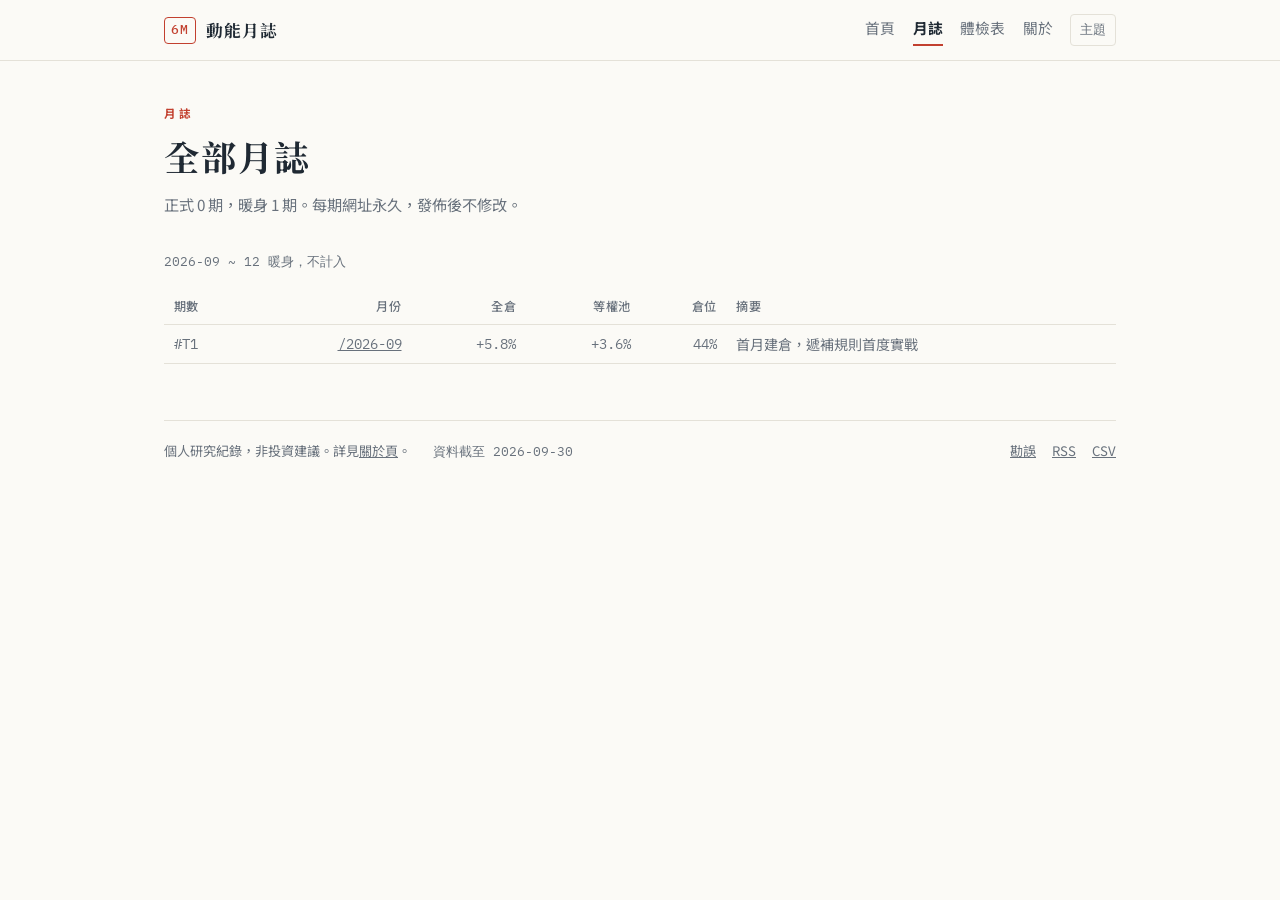
==== site/journal/index.html @ 2221e941 "網站骨架:產製器+五頁+RSS,首期 #T1 真實資料 Co-Authored-By: Claude Fable 5 <noreply@anthropic.com>" ====
<!doctype html>
<html lang="zh-Hant">
<head>
<meta charset="utf-8">
<meta name="viewport" content="width=device-width,initial-scale=1">
<title>全部月誌|6M 動能月誌</title>

<link rel="icon" href="data:image/svg+xml,%3Csvg xmlns='http://www.w3.org/2000/svg' viewBox='0 0 32 32'%3E%3Crect width='32' height='32' rx='5' fill='%23C2402F'/%3E%3Ctext x='16' y='22' font-size='14' font-family='monospace' fill='%23FBFAF6' text-anchor='middle' font-weight='bold'%3E6M%3C/text%3E%3C/svg%3E">
<link rel="stylesheet" href="https://fonts.googleapis.com/css2?family=Noto+Serif+TC:wght@600;700&family=Noto+Sans+TC:wght@400;500;700&family=IBM+Plex+Mono:wght@500&display=swap">
<link rel="stylesheet" href="../assets/site.css">
<link rel="alternate" type="application/rss+xml" title="6M 動能月誌" href="../feed.xml">
<script>
(function(){
  var k='6m-theme';
  try{var t=localStorage.getItem(k); if(t) document.documentElement.setAttribute('data-theme',t);}catch(e){}
  window.toggleTheme=function(){
    var el=document.documentElement;
    var cur=el.getAttribute('data-theme')||
      (matchMedia('(prefers-color-scheme: dark)').matches?'dark':'light');
    var nxt=cur==='dark'?'light':'dark';
    el.setAttribute('data-theme',nxt);
    try{localStorage.setItem(k,nxt);}catch(e){}
  };
})();
</script>
</head>
<body>
<nav class="nav"><div class="nav-in">
  <a class="brand" href="../index.html"><span class="seal">6M</span>動能月誌</a>
  <div class="nav-links"><a href="../index.html" class="">首頁</a><a href="../journal/index.html" class="on">月誌</a><a href="../factsheet.html" class="">體檢表</a><a href="../about.html" class="">關於</a>
  <button class="theme-btn" onclick="toggleTheme()">主題</button></div>
</div></nav>
<div class="wrap">
<div class="kicker">月誌</div>
<h1>全部月誌</h1><p class="sub">正式 0 期，暖身 1 期。每期網址永久，發佈後不修改。</p><p class="caption mono" style="margin-top:2rem">2026-09 ~ 12 暖身，不計入</p><div class="tbl"><table><tr><th>期數</th><th>月份</th><th>全倉</th><th>等權池</th><th>倉位</th><th style="text-align:left">摘要</th></tr><tr class=dim><td class="mono">#T1</td><td><a class="mono" href="2026-09.html">/2026-09</a></td><td class="pos">+5.8%</td><td class="pos">+3.6%</td><td>44%</td><td class="zh" style="text-align:left">首月建倉，遞補規則首度實戰</td></tr></table></div>
<div class="foot">
  <span>個人研究紀錄，非投資建議。詳見<a href="../about.html">關於頁</a>。</span>
  <span class="mono">資料截至 2026-09-30</span>
  <div class="links"><a href="../about.html#errata">勘誤</a>
  <a href="../feed.xml">RSS</a><a href="../6m_monthly.csv">CSV</a></div>
</div></div>
</body></html>
---- site/assets/site.css ----
/* 6M 動能月誌 — 全站樣式。token 源自體檢表,版型照 Claude Design 定稿 */
:root{
  --paper:#FBFAF6; --ink:#1F2933; --muted:#68717C; --hair:#E4E1D8;
  --up:#C2402F; --dn:#1E7A5F; --seal:#C2402F; --tile:#F2F0E9; --chip:#EBE8DF;
  --s-strat:#C2402F; --s-tr:#2565A8; --s-ew:#9C7326;
  --tip-bg:#FFFFFF; --tip-bd:#D8D4C8;
  --up-1:#EAC8C0; --up-2:#D98A77; --up-3:#C2402F;
  --dn-1:#C4DCD2; --dn-2:#6FA892; --dn-3:#1E7A5F;
  color-scheme:light;
}
@media (prefers-color-scheme: dark){
  :root:not([data-theme="light"]){
    --paper:#171B21; --ink:#E7E4DC; --muted:#98A0AA; --hair:#2E333B;
    --up:#E0684F; --dn:#3FA98B; --seal:#E0684F; --tile:#1F242C; --chip:#242A33;
    --s-strat:#E0684F; --s-tr:#4E9BD8; --s-ew:#B8862B;
    --tip-bg:#1F242C; --tip-bd:#3A414C;
    --up-1:#4A2A24; --up-2:#9A4A39; --up-3:#E0684F;
    --dn-1:#1F3A31; --dn-2:#2E7A62; --dn-3:#3FA98B;
    color-scheme:dark;
  }
}
:root[data-theme="dark"]{
  --paper:#171B21; --ink:#E7E4DC; --muted:#98A0AA; --hair:#2E333B;
  --up:#E0684F; --dn:#3FA98B; --seal:#E0684F; --tile:#1F242C; --chip:#242A33;
  --s-strat:#E0684F; --s-tr:#4E9BD8; --s-ew:#B8862B;
  --tip-bg:#1F242C; --tip-bd:#3A414C;
  --up-1:#4A2A24; --up-2:#9A4A39; --up-3:#E0684F;
  --dn-1:#1F3A31; --dn-2:#2E7A62; --dn-3:#3FA98B;
  color-scheme:dark;
}
*{box-sizing:border-box}
html{-webkit-text-size-adjust:100%}
body{margin:0;background:var(--paper);color:var(--ink);
  font-family:"Noto Sans TC",-apple-system,"PingFang TC",sans-serif;
  font-size:16px;line-height:1.85;-webkit-font-smoothing:antialiased}
.wrap{max-width:62rem;margin:0 auto;padding:0 1.25rem 4rem}
a{color:inherit}
.mono{font-family:"IBM Plex Mono",monospace;font-variant-numeric:tabular-nums}

/* 導覽 */
.nav{border-bottom:1px solid var(--hair)}
.nav-in{max-width:62rem;margin:0 auto;padding:.9rem 1.25rem;
  display:flex;align-items:center;gap:1rem;flex-wrap:wrap}
.brand{display:flex;align-items:center;gap:.6rem;font-weight:700;
  font-family:"Noto Serif TC",serif;font-size:1.05rem;text-decoration:none;letter-spacing:.05em}
.brand .seal{font-family:"IBM Plex Mono",monospace;font-size:.8rem;color:var(--seal);
  border:1.5px solid var(--seal);border-radius:4px;padding:.05rem .4rem;font-weight:500}
.nav-links{margin-left:auto;display:flex;gap:1.1rem;font-size:.92rem}
.nav-links a{text-decoration:none;color:var(--muted);padding-bottom:.15rem}
.nav-links a.on{color:var(--ink);font-weight:700;border-bottom:2px solid var(--seal)}
.theme-btn{font-size:.8rem;color:var(--muted);background:none;
  border:1px solid var(--hair);border-radius:4px;padding:.15rem .55rem;cursor:pointer}

/* 標題區 */
.kicker{font-size:.72rem;letter-spacing:.28em;color:var(--seal);font-weight:700;margin:2.6rem 0 .4rem}
h1{font-family:"Noto Serif TC",serif;font-size:2.2rem;font-weight:700;
  margin:0;letter-spacing:.05em;text-wrap:balance;line-height:1.4}
.sub{color:var(--muted);font-size:.95rem;margin:.6rem 0 0;text-wrap:balance}
.eyebrow{display:flex;align-items:baseline;gap:.6rem;margin:3rem 0 1rem;
  padding-top:1.2rem;border-top:1px solid var(--ink);font-size:.8rem;letter-spacing:.18em}
.eyebrow .no{font-family:"IBM Plex Mono",monospace;color:var(--seal);font-weight:500}
.eyebrow .t{color:var(--ink);font-weight:700}
.eyebrow .aside{margin-left:auto;color:var(--muted);letter-spacing:.06em;
  font-family:"IBM Plex Mono",monospace;font-size:.78rem}

/* 數字磚 */
.tiles{display:grid;grid-template-columns:repeat(auto-fit,minmax(180px,1fr));gap:12px;margin:1.2rem 0}
.tile{background:var(--tile);border-radius:8px;padding:.9rem 1.1rem}
.tile .l{font-size:.8rem;color:var(--muted)}
.tile .n{font-family:"IBM Plex Mono",monospace;font-size:1.9rem;font-weight:500;
  line-height:1.4;font-variant-numeric:tabular-nums}
.tile .n small{font-size:1.1rem}
.pos{color:var(--up)} .neg{color:var(--dn)}

/* 十年牆 */
.wall{margin:1.2rem 0;overflow-x:auto}
.wall-grid{display:grid;grid-template-columns:3.2rem repeat(12,minmax(26px,1fr));
  gap:4px;min-width:560px;align-items:center}
.wall-grid .ylab,.wall-grid .mlab{font-family:"IBM Plex Mono",monospace;
  font-size:.72rem;color:var(--muted);text-align:center}
.wall-grid .ylab{text-align:left}
.cell{aspect-ratio:1;border:1px solid var(--hair);border-radius:3px;background:transparent}
.cell.f{border-color:transparent;cursor:pointer}
.cell.sel{outline:2px solid var(--ink);outline-offset:1px}
.warm{display:flex;align-items:center;gap:6px;margin:0 0 .8rem;min-width:560px}
.warm .wl{font-size:.74rem;color:var(--muted);width:3.2rem;line-height:1.4}
.warm .cell{width:28px;flex:none;border-style:dashed;opacity:.8}
.warm .note{font-size:.78rem;color:var(--muted);margin-left:.5rem;
  font-family:"IBM Plex Mono",monospace}
.wall-foot{display:flex;gap:1.2rem;align-items:baseline;flex-wrap:wrap;
  border-top:1px solid var(--hair);padding-top:.7rem;font-size:.9rem}
.wall-foot .mono{font-size:.86rem}
.wall-foot .read{margin-left:auto;font-size:.9rem}
.legend-line{display:flex;gap:1rem;flex-wrap:wrap;font-size:.78rem;color:var(--muted);margin-top:.6rem}
.sw{display:inline-block;width:.7em;height:.7em;border-radius:2px;margin-right:.35em;
  vertical-align:baseline;transform:translateY(1px)}

/* 圖表 */
.legend{display:flex;gap:1.1rem;flex-wrap:wrap;font-size:.82rem;color:var(--muted);margin-bottom:.3rem}
.legend b{color:var(--ink);font-weight:500}
.chart-wrap{position:relative}
.chart-wrap svg{display:block;width:100%;height:auto}
.axis text{font-family:"IBM Plex Mono",monospace;font-size:10.5px;fill:var(--muted)}
.grid line{stroke:var(--hair);stroke-width:1}
.series path{fill:none;stroke-width:2;stroke-linejoin:round;stroke-linecap:round}
.endlab{font-family:"IBM Plex Mono",monospace;font-size:11px;font-weight:500}
.tip{position:absolute;pointer-events:none;background:var(--tip-bg);border:1px solid var(--tip-bd);
  border-radius:6px;padding:.45rem .65rem;font-size:.78rem;line-height:1.55;opacity:0;
  font-variant-numeric:tabular-nums;box-shadow:0 2px 8px rgba(0,0,0,.08);white-space:nowrap;z-index:2}
.caption{font-size:.82rem;color:var(--muted);margin-top:.4rem}

/* 煞車儀表 */
.brake-head{display:flex;align-items:baseline;gap:1.2rem;flex-wrap:wrap}
.brake-label{font-size:.9rem;color:var(--muted)}
.brake-val{font-family:"IBM Plex Mono",monospace;font-size:2.2rem;font-weight:500}
.brake-dist{font-size:.88rem;color:var(--muted);font-family:"IBM Plex Mono",monospace}
.brake-bar{position:relative;height:14px;background:var(--chip);border-radius:3px;margin:1rem 0 .3rem}
.brake-danger{position:absolute;left:0;top:0;bottom:0;border-radius:3px 0 0 3px;
  background:repeating-linear-gradient(135deg,transparent,transparent 4px,
    color-mix(in srgb, var(--dn) 45%, transparent) 4px,
    color-mix(in srgb, var(--dn) 45%, transparent) 6px)}
.brake-stop{position:absolute;top:-5px;bottom:-5px;width:2px;background:var(--ink)}
.brake-now{position:absolute;top:-5px;bottom:-5px;width:4px;border-radius:2px}
.brake-zero{position:absolute;top:2px;bottom:2px;width:1px;background:var(--muted);opacity:.6}
.brake-scale{display:flex;justify-content:space-between;font-family:"IBM Plex Mono",monospace;
  font-size:.74rem;color:var(--muted)}
.note{border-left:3px solid var(--seal);background:var(--tile);
  padding:.7rem 1rem;margin:1.1rem 0;font-size:.95rem}

/* 表格 */
table{border-collapse:collapse;width:100%;font-size:.9rem;line-height:1.6;font-variant-numeric:tabular-nums}
.tbl{overflow-x:auto;margin:1rem 0}
th{font-size:.76rem;letter-spacing:.05em;color:var(--muted);font-weight:500;text-align:right;
   padding:.45rem .6rem;border-bottom:1px solid var(--hair);white-space:nowrap}
td{padding:.5rem .6rem;text-align:right;border-bottom:1px solid var(--hair);white-space:nowrap;
   font-family:"IBM Plex Mono",monospace;font-size:.86rem}
th:first-child,td:first-child{text-align:left}
td.zh{font-family:"Noto Sans TC",sans-serif;font-size:.88rem}
tr.dim td{color:var(--muted)}
tr.dim td .pos,tr.dim td .neg{opacity:.65}

/* 頁尾 */
.foot{margin-top:3.5rem;border-top:1px solid var(--hair);
  padding:1.1rem 0;font-size:.82rem;color:var(--muted);
  display:flex;gap:1.4rem;flex-wrap:wrap;align-items:baseline}
.foot .links{margin-left:auto;display:flex;gap:1rem}
.foot a{color:var(--muted)}

@media (max-width:640px){
  h1{font-size:1.7rem}
  .nav-links{gap:.8rem;font-size:.88rem}
  .tile .n{font-size:1.6rem}
}
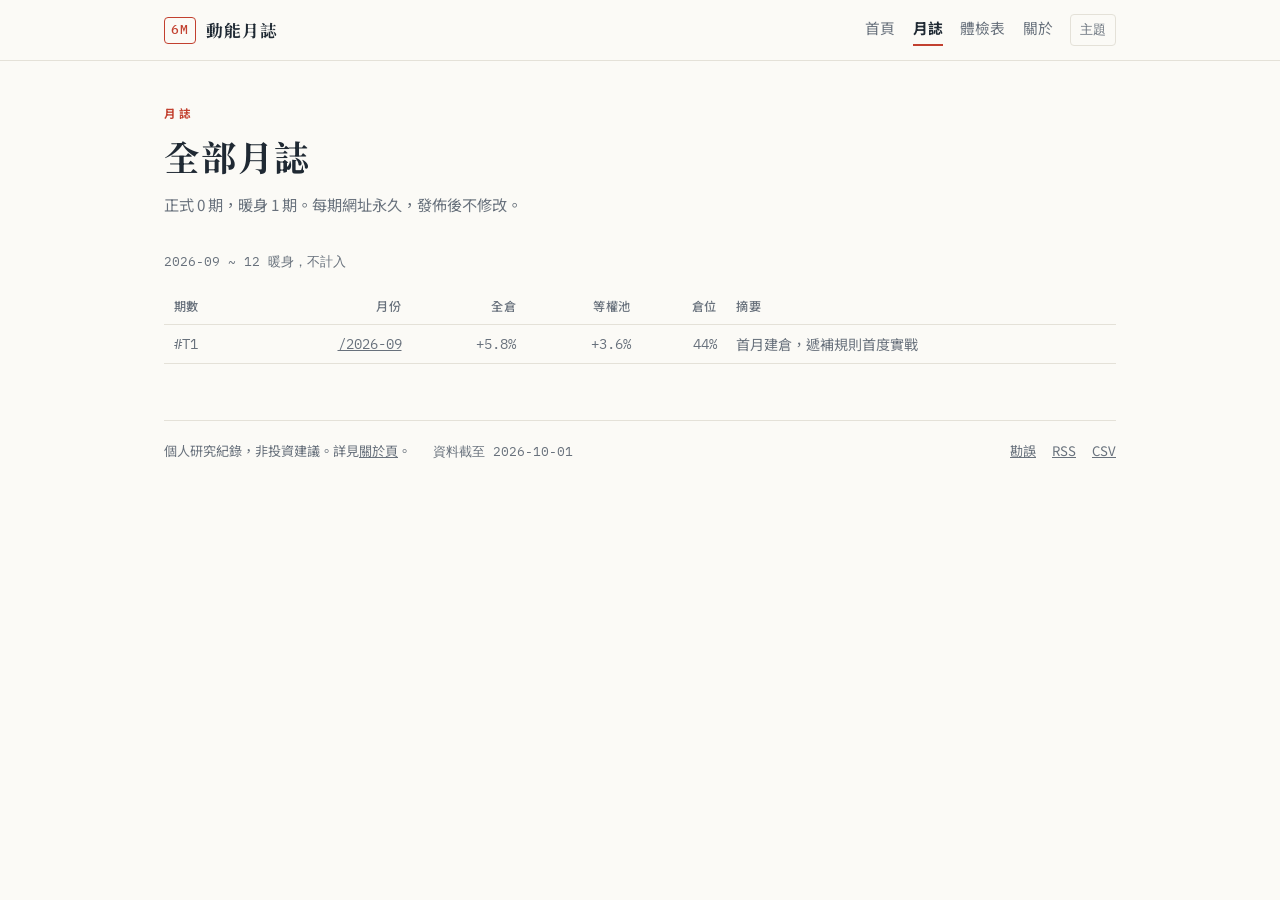
==== commit 2fa8fffc: "正式上線:全透明月誌(持倉含股數金額)、Remark42 留言、來信交流措辭、結算口徑修正 Co-Authored-By: Claude Fable 5 <noreply@anthropic.com>" ====
--- a/site/journal/index.html
+++ b/site/journal/index.html
@@ -20,6 +20,7 @@
     var nxt=cur==='dark'?'light':'dark';
     el.setAttribute('data-theme',nxt);
     try{localStorage.setItem(k,nxt);}catch(e){}
+    if(window.REMARK42) window.REMARK42.changeTheme(nxt);
   };
 })();
 </script>
@@ -35,7 +36,7 @@
 <h1>全部月誌</h1><p class="sub">正式 0 期，暖身 1 期。每期網址永久，發佈後不修改。</p><p class="caption mono" style="margin-top:2rem">2026-09 ~ 12 暖身，不計入</p><div class="tbl"><table><tr><th>期數</th><th>月份</th><th>全倉</th><th>等權池</th><th>倉位</th><th style="text-align:left">摘要</th></tr><tr class=dim><td class="mono">#T1</td><td><a class="mono" href="2026-09.html">/2026-09</a></td><td class="pos">+5.8%</td><td class="pos">+3.6%</td><td>44%</td><td class="zh" style="text-align:left">首月建倉，遞補規則首度實戰</td></tr></table></div>
 <div class="foot">
   <span>個人研究紀錄，非投資建議。詳見<a href="../about.html">關於頁</a>。</span>
-  <span class="mono">資料截至 2026-09-30</span>
+  <span class="mono">資料截至 2026-10-01</span>
   <div class="links"><a href="../about.html#errata">勘誤</a>
   <a href="../feed.xml">RSS</a><a href="../6m_monthly.csv">CSV</a></div>
 </div></div>
--- a/site/assets/site.css
+++ b/site/assets/site.css
@@ -151,3 +151,7 @@
   .nav-links{gap:.8rem;font-size:.88rem}
   .tile .n{font-size:1.6rem}
 }
+
+.hint{cursor:help;color:var(--muted);font-size:.8em;font-family:"IBM Plex Mono",monospace;
+  border:0;user-select:none}
+.hint:hover{color:var(--seal)}
